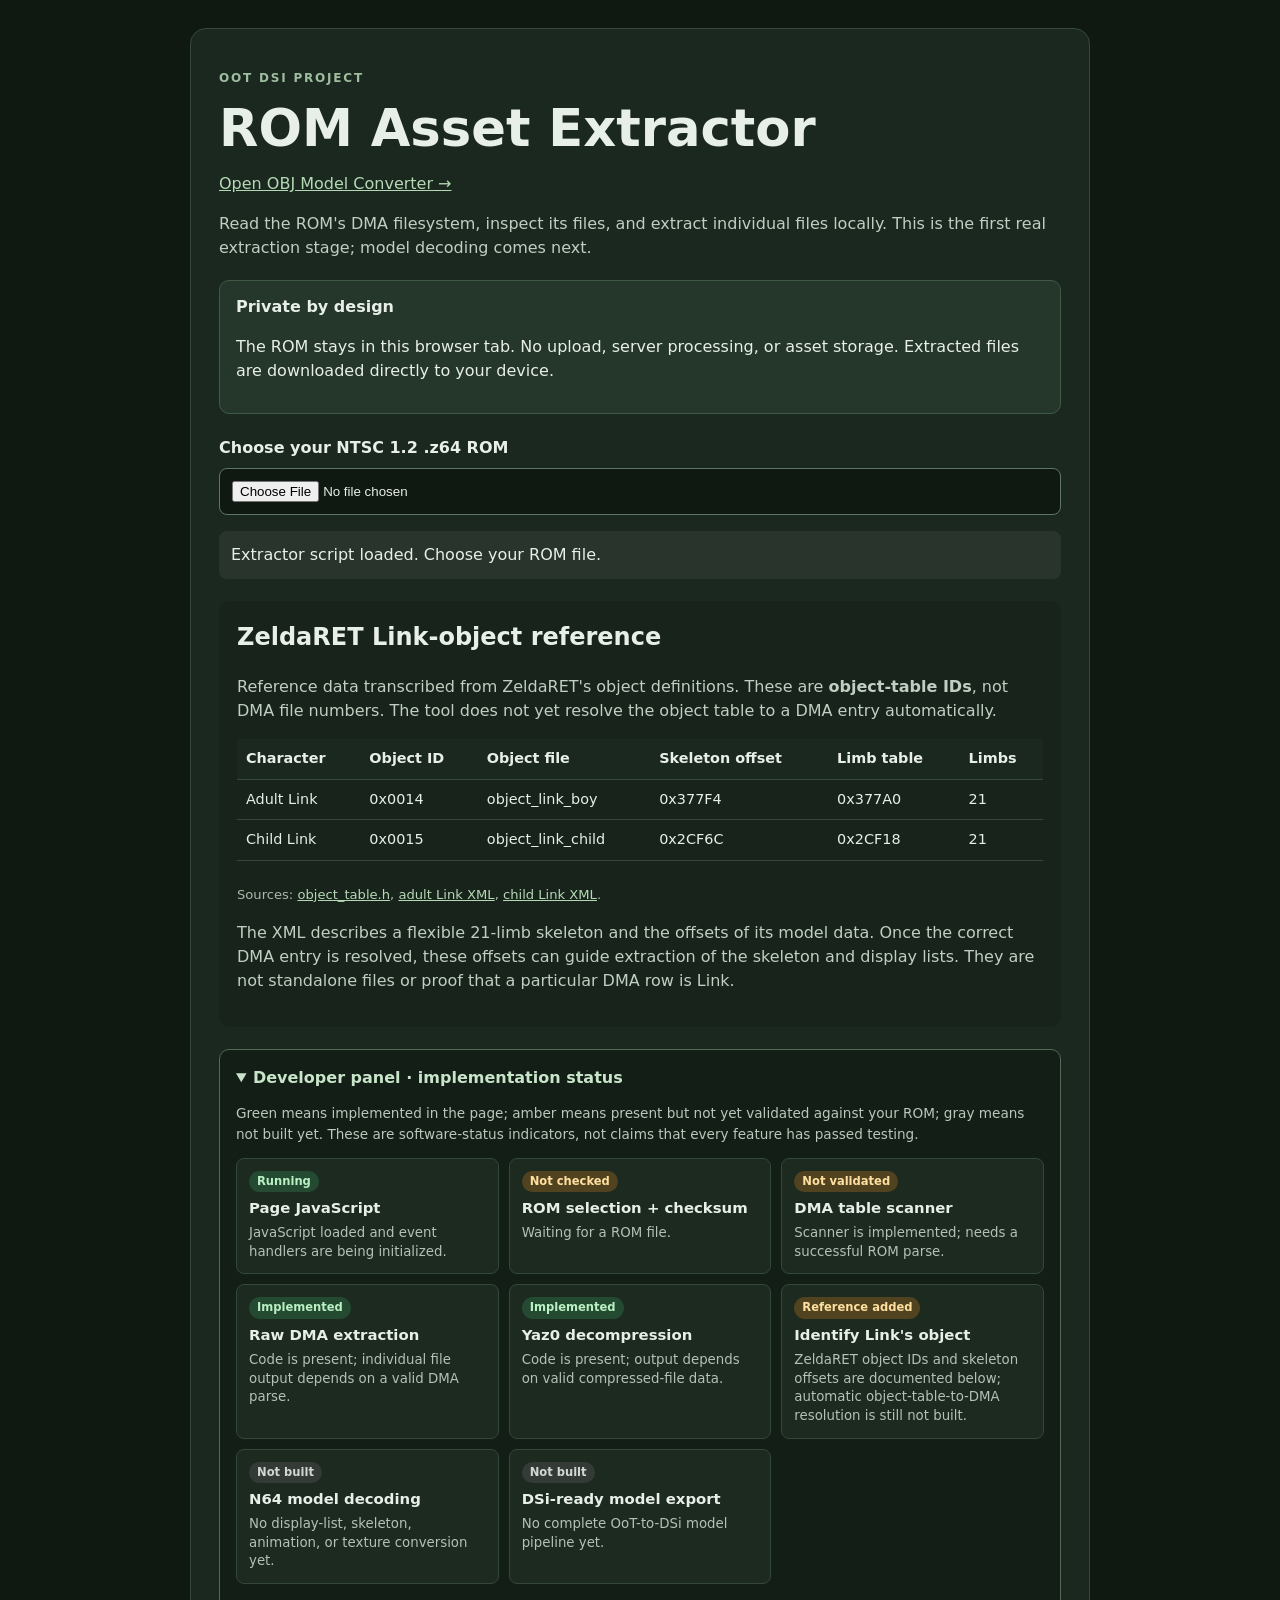
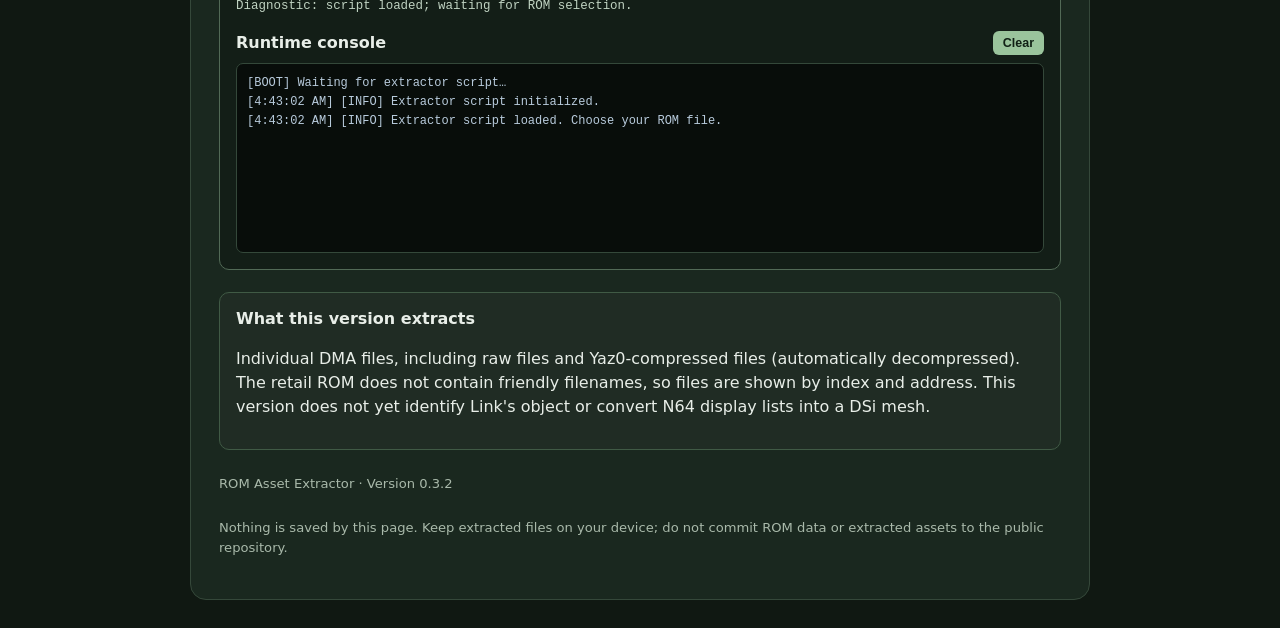
==== rom-tool/index.html @ 00f888e2 "Update developer panel for ZeldaRET reference data" ====
<!doctype html>
<html lang="en">
<head>
<meta charset="utf-8"><meta name="viewport" content="width=device-width,initial-scale=1">
<meta name="theme-color" content="#17251d"><title>OoT DSi — ROM Asset Extractor</title>
<link rel="stylesheet" href="style.css?v=0.3.1">
</head>
<body><main class="panel">
<p class="eyebrow">OOT DSI PROJECT</p><h1>ROM Asset Extractor</h1>
<p><a href="../model-tool/">Open OBJ Model Converter →</a></p>
<p class="intro">Read the ROM's DMA filesystem, inspect its files, and extract individual files locally. This is the first real extraction stage; model decoding comes next.</p>
<section class="notice"><strong>Private by design</strong><p>The ROM stays in this browser tab. No upload, server processing, or asset storage. Extracted files are downloaded directly to your device.</p></section>
<label class="file-label" for="rom">Choose your NTSC 1.2 .z64 ROM</label><input id="rom" type="file" accept=".z64,.n64,.v64,application/octet-stream">
<div id="status" class="status" role="status" aria-live="polite">Loading extractor script…</div>
<section id="details" class="details" hidden><h2>ROM information</h2><dl>
<dt>File</dt><dd id="filename"></dd><dt>Size</dt><dd id="filesize"></dd><dt>Format</dt><dd id="format"></dd><dt>MD5</dt><dd id="md5"></dd><dt>Version</dt><dd id="version"></dd><dt>DMA table</dt><dd id="dma-location"></dd><dt>Files found</dt><dd id="file-count"></dd>
</dl></section>
<section id="link-reference" class="details">
<h2>ZeldaRET Link-object reference</h2>
<p class="intro">Reference data transcribed from ZeldaRET's object definitions. These are <strong>object-table IDs</strong>, not DMA file numbers. The tool does not yet resolve the object table to a DMA entry automatically.</p>
<div class="table-wrap"><table><thead><tr><th>Character</th><th>Object ID</th><th>Object file</th><th>Skeleton offset</th><th>Limb table</th><th>Limbs</th></tr></thead><tbody>
<tr><td>Adult Link</td><td>0x0014</td><td>object_link_boy</td><td>0x377F4</td><td>0x377A0</td><td>21</td></tr>
<tr><td>Child Link</td><td>0x0015</td><td>object_link_child</td><td>0x2CF6C</td><td>0x2CF18</td><td>21</td></tr>
</tbody></table></div>
<p class="foot">Sources: <a href="https://github.com/zeldaret/oot/blob/main/include/tables/object_table.h" target="_blank" rel="noreferrer">object_table.h</a>, <a href="https://github.com/zeldaret/oot/blob/main/assets/xml/objects/object_link_boy.xml" target="_blank" rel="noreferrer">adult Link XML</a>, <a href="https://github.com/zeldaret/oot/blob/main/assets/xml/objects/object_link_child.xml" target="_blank" rel="noreferrer">child Link XML</a>.</p>
<p class="intro">The XML describes a flexible 21-limb skeleton and the offsets of its model data. Once the correct DMA entry is resolved, these offsets can guide extraction of the skeleton and display lists. They are not standalone files or proof that a particular DMA row is Link.</p>
</section>
<section id="browser" class="details" hidden><h2>ROM files</h2><p class="intro">Search by file number, VROM address, or type. Select a row to extract its contents.</p>
<label for="filter">Filter files</label><input id="filter" type="search" placeholder="e.g. 0x00A87000 or file 27">
<div class="table-wrap"><table><thead><tr><th>#</th><th>VROM start</th><th>Size</th><th>Storage</th><th>Action</th></tr></thead><tbody id="files"></tbody></table></div>
</section>
<details class="dev-panel" open>
<summary>Developer panel · implementation status</summary>
<p class="dev-note">Green means implemented in the page; amber means present but not yet validated against your ROM; gray means not built yet. These are software-status indicators, not claims that every feature has passed testing.</p>
<div class="dev-grid">
<div><span class="dev-state implemented" id="dev-js">Implemented</span><strong>Page JavaScript</strong><small id="dev-js-detail">Waiting for script startup.</small></div>
<div><span class="dev-state pending" id="dev-rom">Not checked</span><strong>ROM selection + checksum</strong><small id="dev-rom-detail">Waiting for a ROM file.</small></div>
<div><span class="dev-state pending" id="dev-dma">Not validated</span><strong>DMA table scanner</strong><small id="dev-dma-detail">Scanner is implemented; needs a successful ROM parse.</small></div>
<div><span class="dev-state implemented">Implemented</span><strong>Raw DMA extraction</strong><small>Code is present; individual file output depends on a valid DMA parse.</small></div>
<div><span class="dev-state implemented">Implemented</span><strong>Yaz0 decompression</strong><small>Code is present; output depends on valid compressed-file data.</small></div>
<div><span class="dev-state pending">Reference added</span><strong>Identify Link's object</strong><small>ZeldaRET object IDs and skeleton offsets are documented below; automatic object-table-to-DMA resolution is still not built.</small></div>
<div><span class="dev-state missing">Not built</span><strong>N64 model decoding</strong><small>No display-list, skeleton, animation, or texture conversion yet.</small></div>
<div><span class="dev-state missing">Not built</span><strong>DSi-ready model export</strong><small>No complete OoT-to-DSi model pipeline yet.</small></div>
</div>
<p class="dev-log" id="dev-log" aria-live="polite">Diagnostic: page is loading.</p><div class="console-head"><strong>Runtime console</strong><button type="button" id="clear-console">Clear</button></div><div id="dev-console" class="dev-console" role="log" aria-live="polite"><div class="console-line info">[BOOT] Waiting for extractor script…</div></div>
</details>
<section class="notice muted"><strong>What this version extracts</strong><p>Individual DMA files, including raw files and Yaz0-compressed files (automatically decompressed). The retail ROM does not contain friendly filenames, so files are shown by index and address. This version does not yet identify Link's object or convert N64 display lists into a DSi mesh.</p></section>
<p class="foot">ROM Asset Extractor · Version 0.3.2</p>
<p class="foot">Nothing is saved by this page. Keep extracted files on your device; do not commit ROM data or extracted assets to the public repository.</p>
</main><script>window.addEventListener("error",function(e){var s=document.getElementById("status");if(s)s.textContent="Page error: "+(e.message||"script failed");},true);</script><script src="app.js?v=0.3.2" onerror="document.getElementById('status').textContent='Could not load app.js (script request failed).'"></script></body></html>
---- rom-tool/style.css ----
*{box-sizing:border-box}body{margin:0;padding:28px 14px;background:#101812;color:#e8eee8;font:16px/1.5 system-ui,sans-serif}.panel{max-width:900px;margin:auto;padding:28px;background:#1a281f;border:1px solid #35483a;border-radius:16px}.eyebrow{color:#9fbd9f;font-size:.75rem;letter-spacing:.15em;font-weight:700}h1{font-size:clamp(2rem,6vw,3.2rem);line-height:1.05;margin:.3em 0}h2{margin-top:0}a{color:#b6d9b5}.intro{color:#c0cfc1}.notice{background:#24372a;border:1px solid #405a45;padding:14px 16px;border-radius:10px;margin:20px 0}.muted{background:#202c24}.file-label{display:block;font-weight:700;margin:22px 0 8px}input[type=file],input[type=search]{width:100%;padding:12px;background:#101812;color:#e8eee8;border:1px solid #607664;border-radius:8px}input[type=search]{margin:8px 0 16px}.status{padding:12px;margin:16px 0;background:#29352c;border-radius:8px}.status.good{border-left:4px solid #8bd19b}.status.bad{border-left:4px solid #e08a7d}.details{margin:22px 0;padding:18px;background:#17231b;border-radius:10px}dl{display:grid;grid-template-columns:minmax(100px,150px) 1fr;gap:7px 16px}dt{color:#a9b9aa}dd{margin:0;overflow-wrap:anywhere;font-family:ui-monospace,monospace}.table-wrap{overflow:auto;max-height:520px}table{width:100%;border-collapse:collapse;font-size:.9rem}th,td{text-align:left;padding:9px;border-bottom:1px solid #35483a;white-space:nowrap}th{position:sticky;top:0;background:#1a281f}button{background:#9ac49c;color:#102015;border:0;border-radius:6px;padding:7px 11px;font-weight:700;cursor:pointer}button:disabled{opacity:.5}.foot{font-size:.82rem;color:#a9b9aa;margin-top:24px}@media(max-width:540px){.panel{padding:18px}dl{grid-template-columns:1fr;gap:2px}dd{margin-bottom:9px}}
.dev-panel{margin:22px 0;padding:16px;background:#131e17;border:1px solid #526a56;border-radius:10px}.dev-panel summary{cursor:pointer;font-weight:750;color:#c8e5c9}.dev-note{font-size:.85rem;color:#b9c8ba}.dev-grid{display:grid;grid-template-columns:repeat(auto-fit,minmax(210px,1fr));gap:10px}.dev-grid>div{display:flex;flex-direction:column;gap:5px;padding:12px;background:#1c2a20;border:1px solid #34483a;border-radius:8px}.dev-grid strong{font-size:.93rem}.dev-grid small{color:#b4c2b5;line-height:1.4}.dev-state{align-self:flex-start;padding:2px 8px;border-radius:20px;font-size:.72rem;font-weight:750}.dev-state.implemented{background:#244b31;color:#baf0c4}.dev-state.pending{background:#51431f;color:#ffe0a0}.dev-state.missing{background:#343b37;color:#d1d8d2}.dev-log{font: .78rem/1.5 ui-monospace,monospace;color:#c0d3c2;overflow-wrap:anywhere;margin-bottom:0}

.console-head{display:flex;align-items:center;justify-content:space-between;margin-top:16px}.console-head button{padding:5px 10px;font-size:.78rem}.dev-console{height:190px;overflow:auto;margin-top:8px;padding:10px;background:#080d0a;border:1px solid #34483a;border-radius:7px;font:12px/1.55 ui-monospace,SFMono-Regular,Consolas,monospace;color:#d7e5d9}.console-line{white-space:pre-wrap;overflow-wrap:anywhere}.console-line.info{color:#b8cbdc}.console-line.success{color:#a9e8b5}.console-line.warn{color:#f0d28d}.console-line.error{color:#ff9e9e}
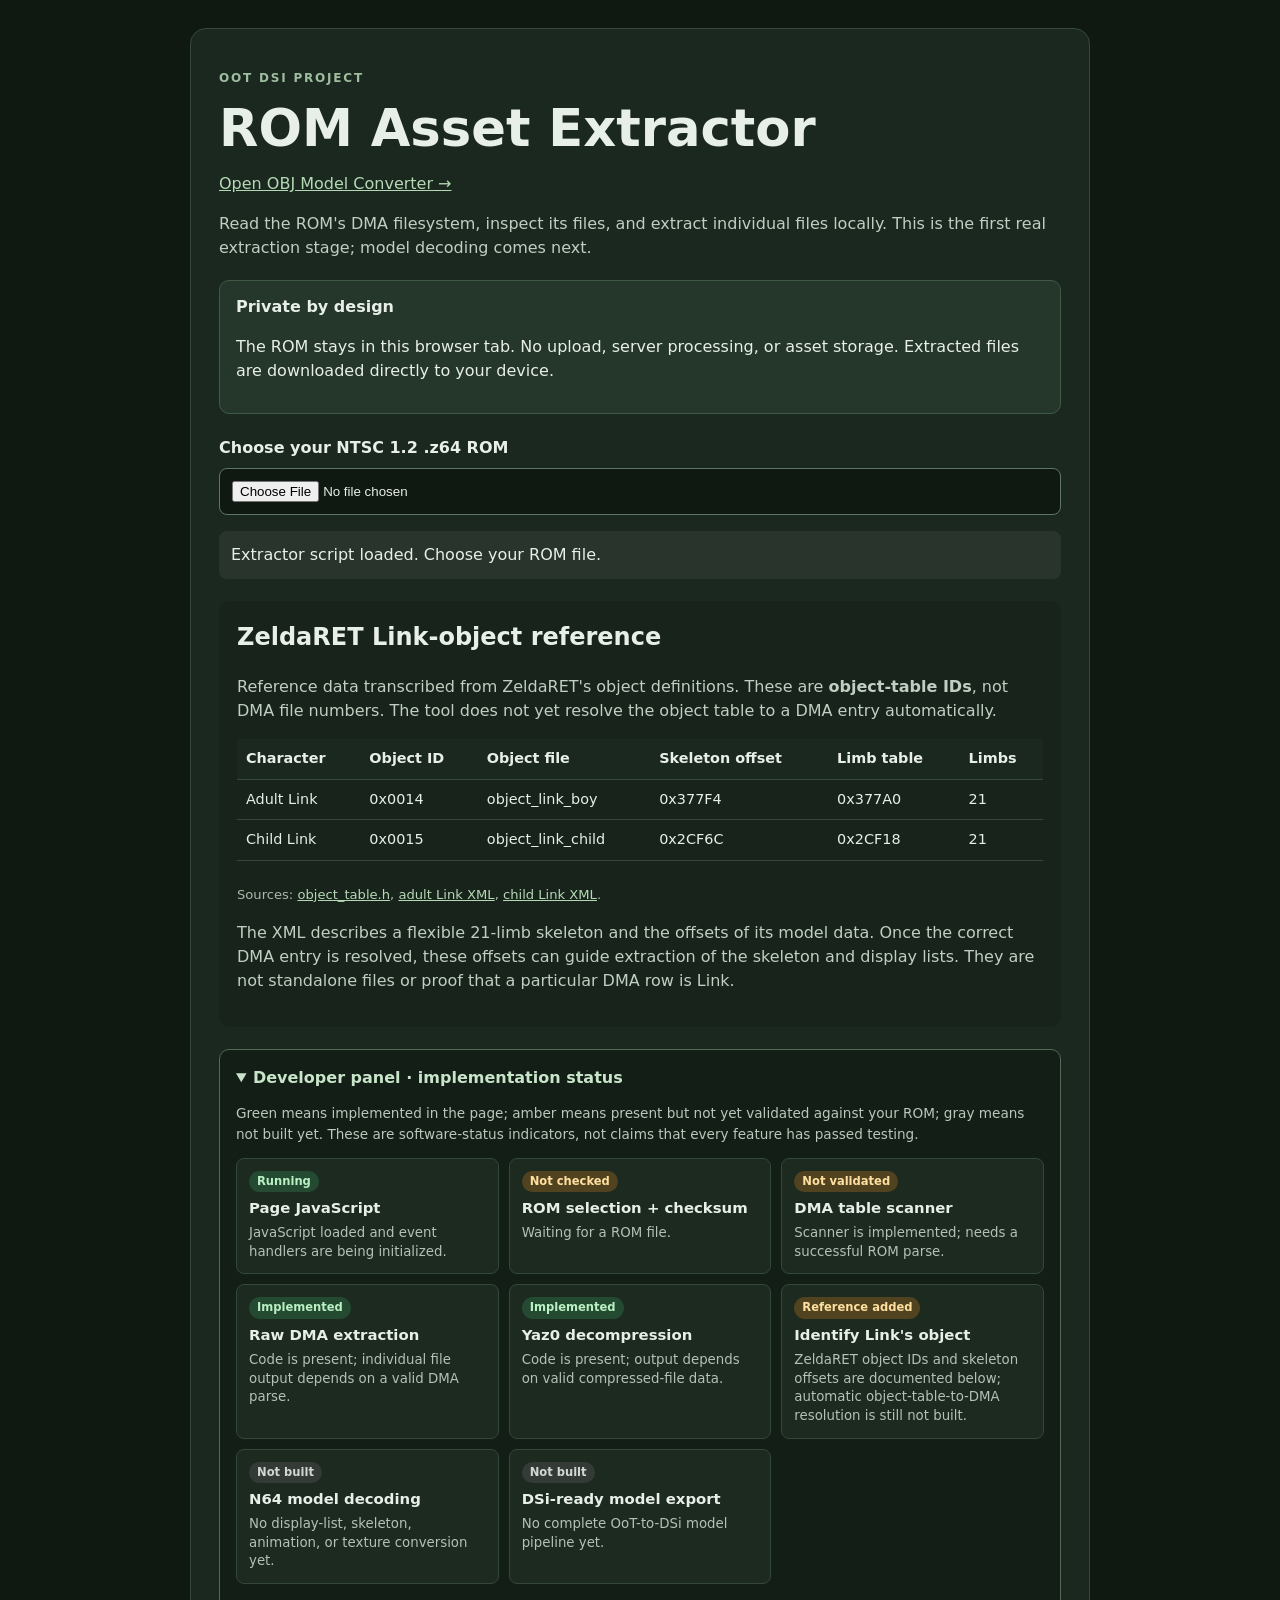
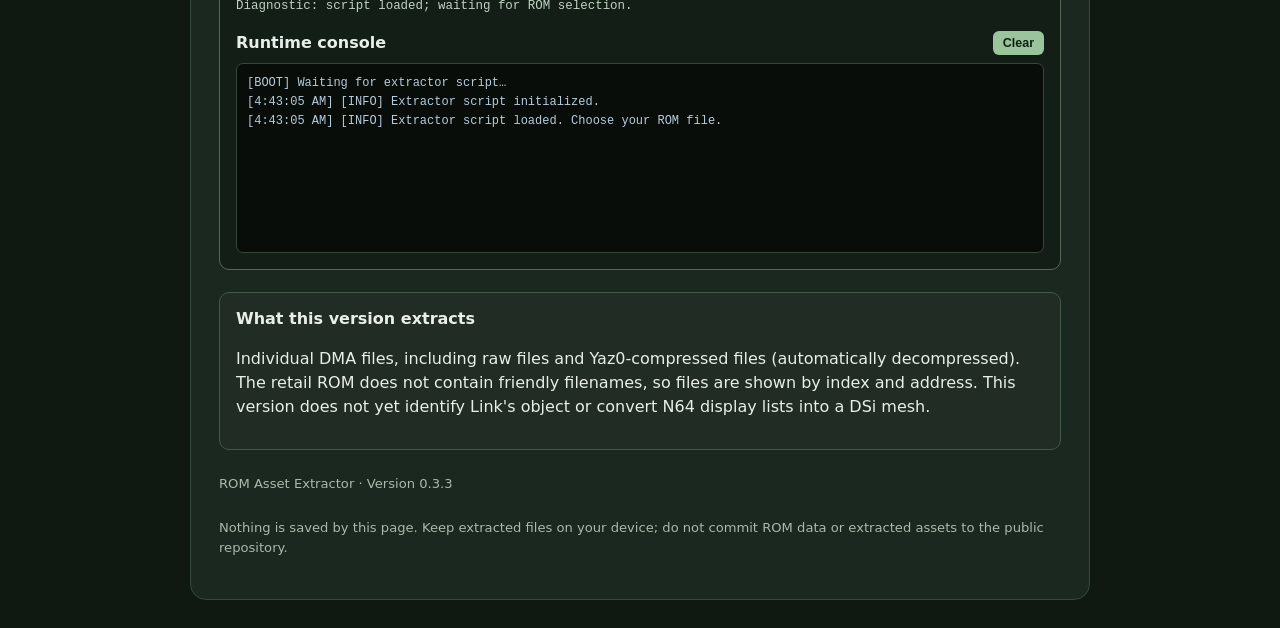
==== commit 796c0253: "Add bulk asset archive controls" ====
--- a/rom-tool/index.html
+++ b/rom-tool/index.html
@@ -3,7 +3,7 @@
 <head>
 <meta charset="utf-8"><meta name="viewport" content="width=device-width,initial-scale=1">
 <meta name="theme-color" content="#17251d"><title>OoT DSi — ROM Asset Extractor</title>
-<link rel="stylesheet" href="style.css?v=0.3.1">
+<link rel="stylesheet" href="style.css?v=0.3.3">
 </head>
 <body><main class="panel">
 <p class="eyebrow">OOT DSI PROJECT</p><h1>ROM Asset Extractor</h1>
@@ -26,7 +26,7 @@
 <p class="intro">The XML describes a flexible 21-limb skeleton and the offsets of its model data. Once the correct DMA entry is resolved, these offsets can guide extraction of the skeleton and display lists. They are not standalone files or proof that a particular DMA row is Link.</p>
 </section>
 <section id="browser" class="details" hidden><h2>ROM files</h2><p class="intro">Search by file number, VROM address, or type. Select a row to extract its contents.</p>
-<label for="filter">Filter files</label><input id="filter" type="search" placeholder="e.g. 0x00A87000 or file 27">
+<div class="notice"><strong>Bulk asset export</strong><p>Download every present DMA entry in one ZIP. Yaz0-compressed entries are decompressed automatically. The ZIP includes a manifest with each DMA index, VROM range, size, and storage type. Everything is processed locally in this tab.</p><button type="button" id="extract-all" disabled>Extract all DMA files as ZIP</button></div><label for="filter">Filter files</label><input id="filter" type="search" placeholder="e.g. 0x00A87000 or file 27">
 <div class="table-wrap"><table><thead><tr><th>#</th><th>VROM start</th><th>Size</th><th>Storage</th><th>Action</th></tr></thead><tbody id="files"></tbody></table></div>
 </section>
 <details class="dev-panel" open>
@@ -45,6 +45,6 @@
 <p class="dev-log" id="dev-log" aria-live="polite">Diagnostic: page is loading.</p><div class="console-head"><strong>Runtime console</strong><button type="button" id="clear-console">Clear</button></div><div id="dev-console" class="dev-console" role="log" aria-live="polite"><div class="console-line info">[BOOT] Waiting for extractor script…</div></div>
 </details>
 <section class="notice muted"><strong>What this version extracts</strong><p>Individual DMA files, including raw files and Yaz0-compressed files (automatically decompressed). The retail ROM does not contain friendly filenames, so files are shown by index and address. This version does not yet identify Link's object or convert N64 display lists into a DSi mesh.</p></section>
-<p class="foot">ROM Asset Extractor · Version 0.3.2</p>
+<p class="foot">ROM Asset Extractor · Version 0.3.3</p>
 <p class="foot">Nothing is saved by this page. Keep extracted files on your device; do not commit ROM data or extracted assets to the public repository.</p>
-</main><script>window.addEventListener("error",function(e){var s=document.getElementById("status");if(s)s.textContent="Page error: "+(e.message||"script failed");},true);</script><script src="app.js?v=0.3.2" onerror="document.getElementById('status').textContent='Could not load app.js (script request failed).'"></script></body></html>+</main><script>window.addEventListener("error",function(e){var s=document.getElementById("status");if(s)s.textContent="Page error: "+(e.message||"script failed");},true);</script><script src="app.js?v=0.3.3" onerror="document.getElementById('status').textContent='Could not load app.js (script request failed).'"></script></body></html>
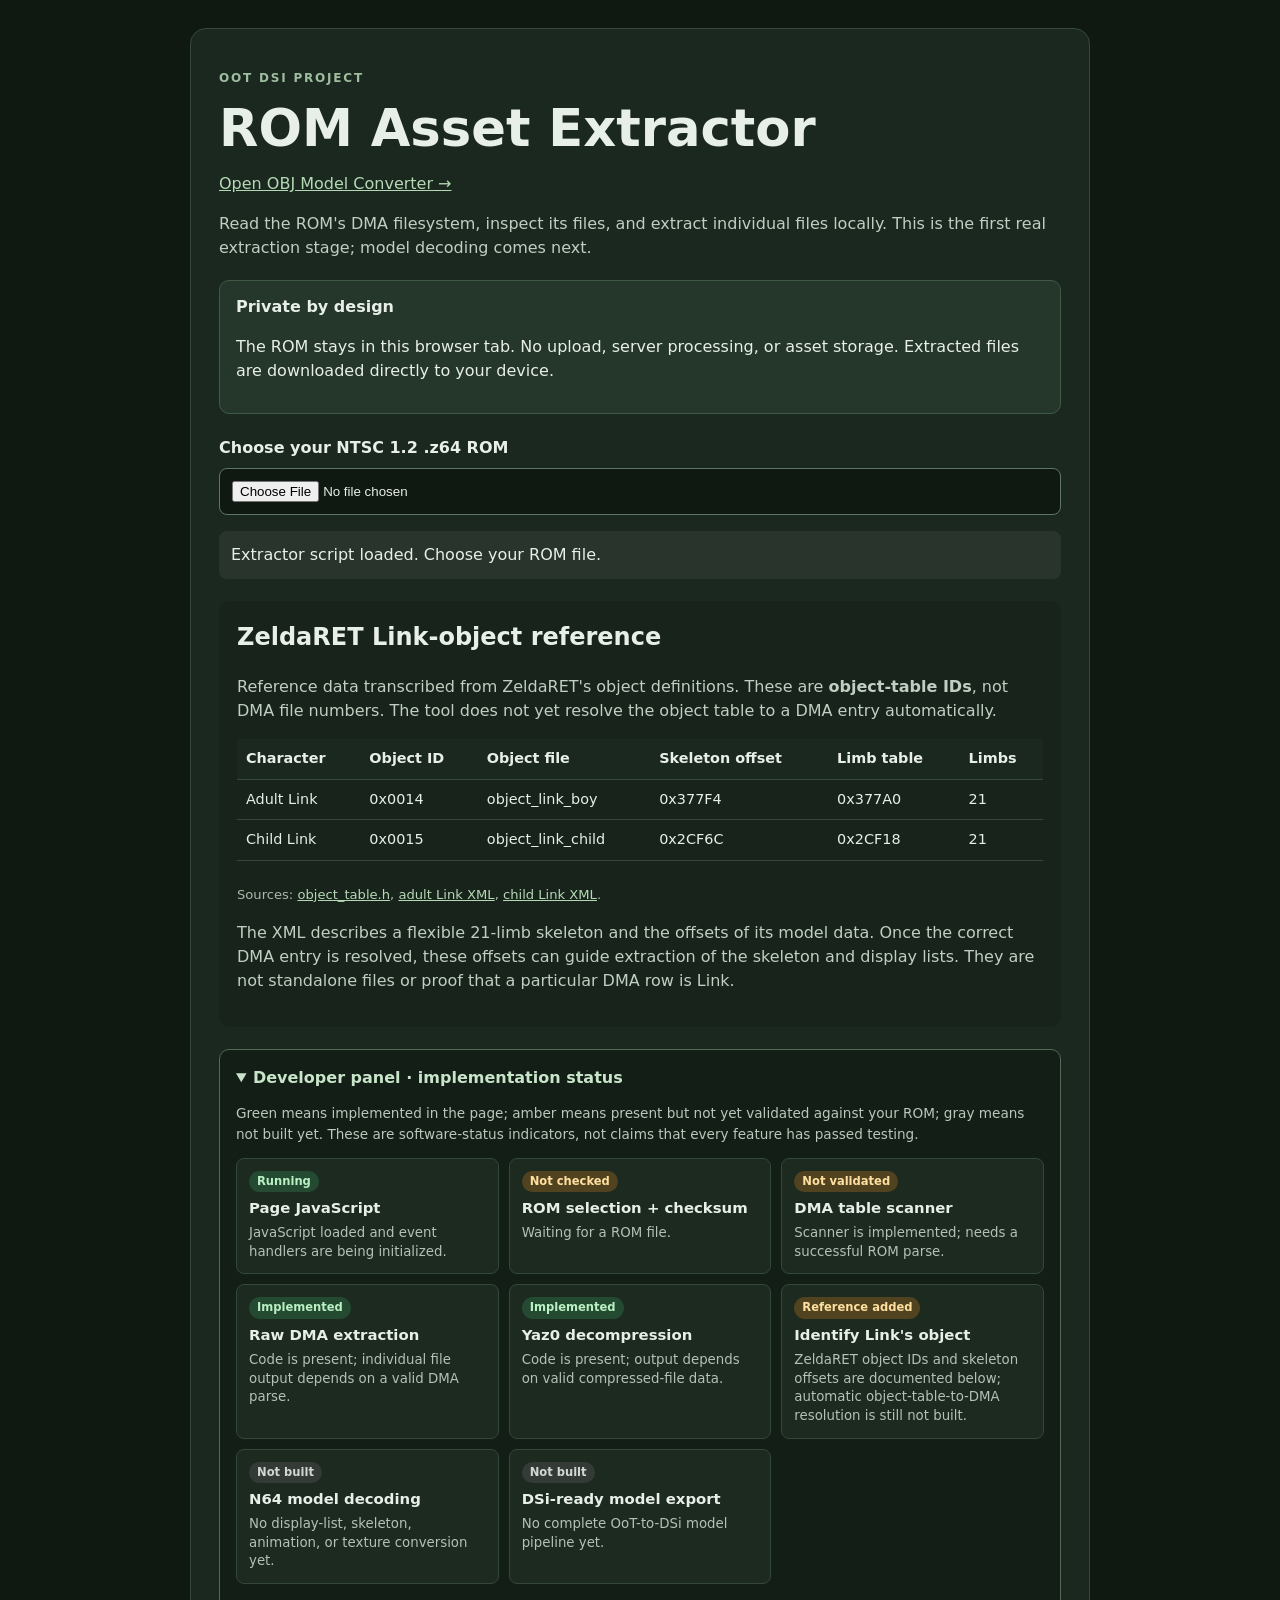
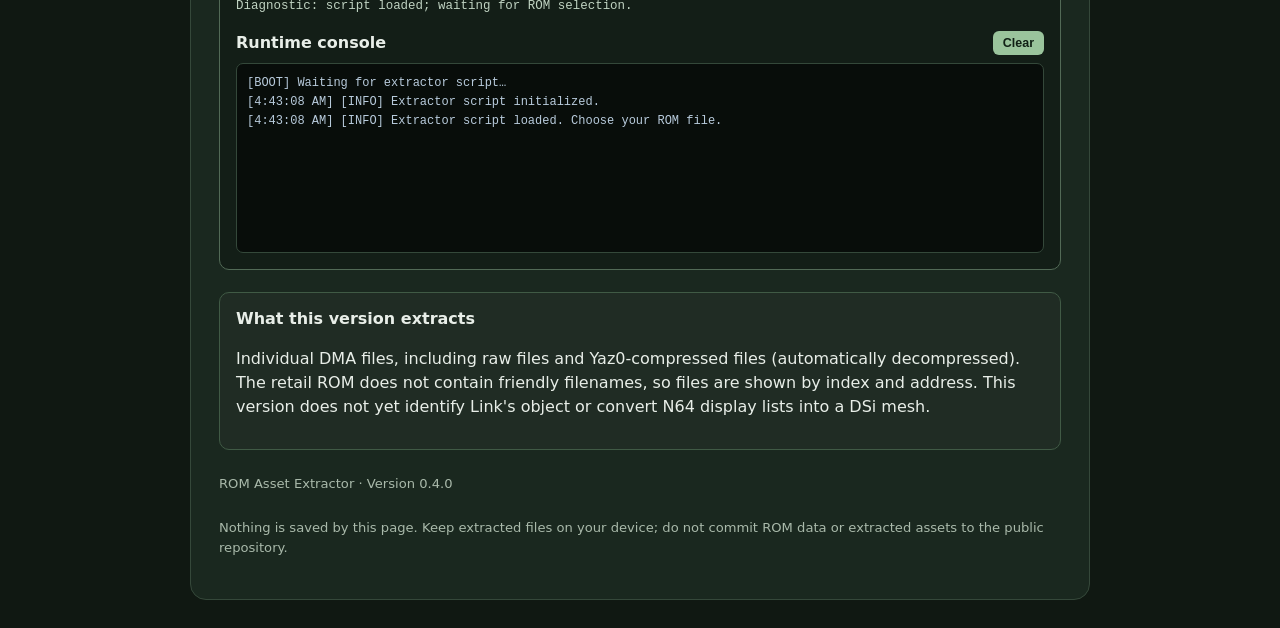
==== commit a959d3d6: "Add Link object extraction controls" ====
--- a/rom-tool/index.html
+++ b/rom-tool/index.html
@@ -3,7 +3,7 @@
 <head>
 <meta charset="utf-8"><meta name="viewport" content="width=device-width,initial-scale=1">
 <meta name="theme-color" content="#17251d"><title>OoT DSi — ROM Asset Extractor</title>
-<link rel="stylesheet" href="style.css?v=0.3.3">
+<link rel="stylesheet" href="style.css?v=0.4.0">
 </head>
 <body><main class="panel">
 <p class="eyebrow">OOT DSI PROJECT</p><h1>ROM Asset Extractor</h1>
@@ -25,6 +25,7 @@
 <p class="foot">Sources: <a href="https://github.com/zeldaret/oot/blob/main/include/tables/object_table.h" target="_blank" rel="noreferrer">object_table.h</a>, <a href="https://github.com/zeldaret/oot/blob/main/assets/xml/objects/object_link_boy.xml" target="_blank" rel="noreferrer">adult Link XML</a>, <a href="https://github.com/zeldaret/oot/blob/main/assets/xml/objects/object_link_child.xml" target="_blank" rel="noreferrer">child Link XML</a>.</p>
 <p class="intro">The XML describes a flexible 21-limb skeleton and the offsets of its model data. Once the correct DMA entry is resolved, these offsets can guide extraction of the skeleton and display lists. They are not standalone files or proof that a particular DMA row is Link.</p>
 </section>
+<section id="link-resolution" class="details" hidden><h2>Link object banks</h2><p class="intro">The resolver scans the NTSC 1.2 code segment for the 402-entry object table, verifies its VROM ranges against the DMA filesystem, then offers the two Link object banks for local download.</p><button type="button" id="resolve-link" disabled>Find Adult and Child Link objects</button><div id="link-resolution-result" aria-live="polite"></div></section>
 <section id="browser" class="details" hidden><h2>ROM files</h2><p class="intro">Search by file number, VROM address, or type. Select a row to extract its contents.</p>
 <div class="notice"><strong>Bulk asset export</strong><p>Download every present DMA entry in one ZIP. Yaz0-compressed entries are decompressed automatically. The ZIP includes a manifest with each DMA index, VROM range, size, and storage type. Everything is processed locally in this tab.</p><button type="button" id="extract-all" disabled>Extract all DMA files as ZIP</button></div><label for="filter">Filter files</label><input id="filter" type="search" placeholder="e.g. 0x00A87000 or file 27">
 <div class="table-wrap"><table><thead><tr><th>#</th><th>VROM start</th><th>Size</th><th>Storage</th><th>Action</th></tr></thead><tbody id="files"></tbody></table></div>
@@ -45,6 +46,6 @@
 <p class="dev-log" id="dev-log" aria-live="polite">Diagnostic: page is loading.</p><div class="console-head"><strong>Runtime console</strong><button type="button" id="clear-console">Clear</button></div><div id="dev-console" class="dev-console" role="log" aria-live="polite"><div class="console-line info">[BOOT] Waiting for extractor script…</div></div>
 </details>
 <section class="notice muted"><strong>What this version extracts</strong><p>Individual DMA files, including raw files and Yaz0-compressed files (automatically decompressed). The retail ROM does not contain friendly filenames, so files are shown by index and address. This version does not yet identify Link's object or convert N64 display lists into a DSi mesh.</p></section>
-<p class="foot">ROM Asset Extractor · Version 0.3.3</p>
+<p class="foot">ROM Asset Extractor · Version 0.4.0</p>
 <p class="foot">Nothing is saved by this page. Keep extracted files on your device; do not commit ROM data or extracted assets to the public repository.</p>
-</main><script>window.addEventListener("error",function(e){var s=document.getElementById("status");if(s)s.textContent="Page error: "+(e.message||"script failed");},true);</script><script src="app.js?v=0.3.3" onerror="document.getElementById('status').textContent='Could not load app.js (script request failed).'"></script></body></html>+</main><script>window.addEventListener("error",function(e){var s=document.getElementById("status");if(s)s.textContent="Page error: "+(e.message||"script failed");},true);</script><script src="app.js?v=0.4.0" onerror="document.getElementById('status').textContent='Could not load app.js (script request failed).'"></script></body></html>
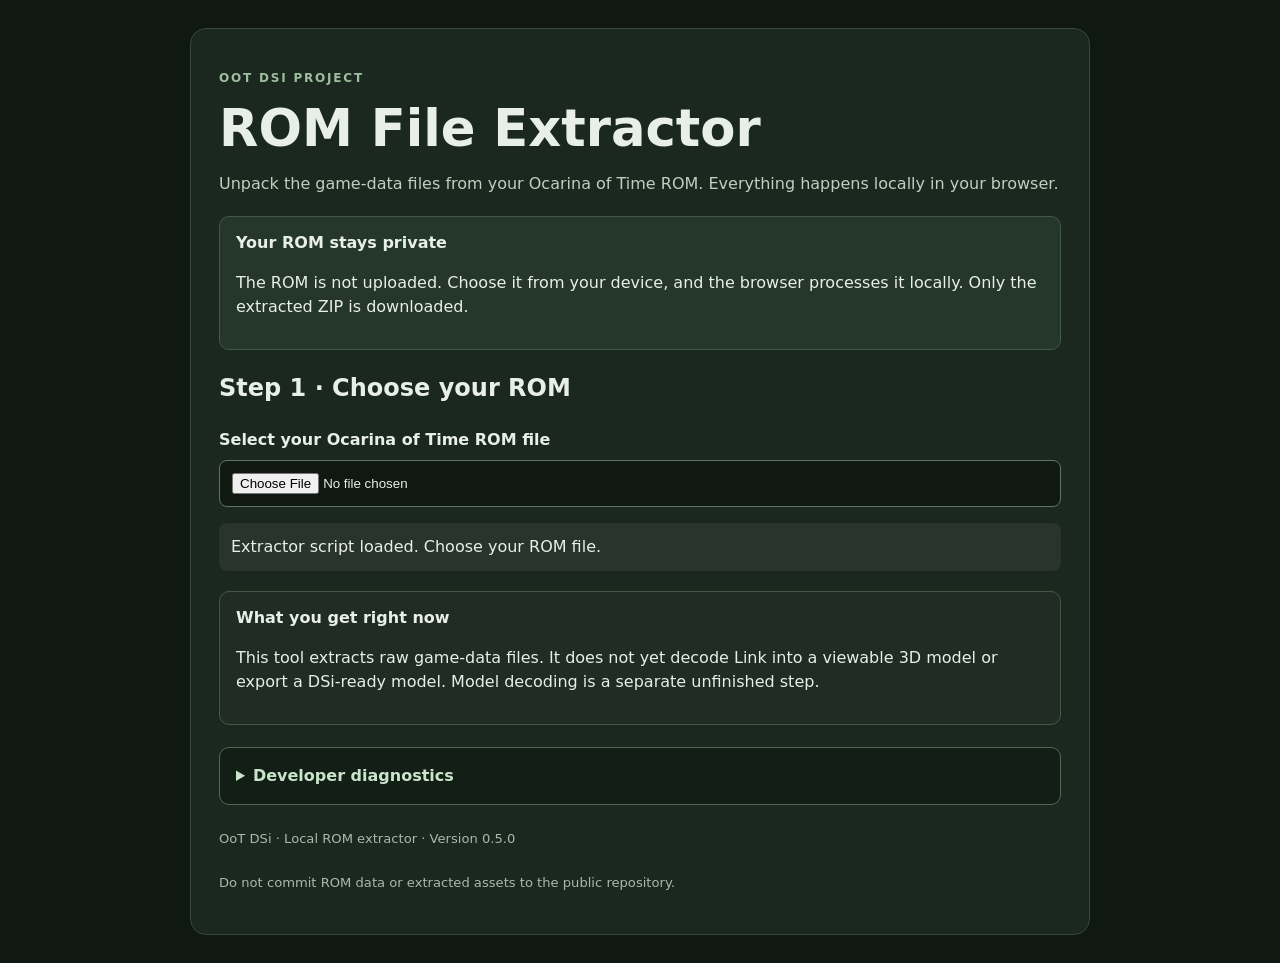
==== commit 262dbbdd: "Simplify ROM extractor workflow" ====
--- a/rom-tool/index.html
+++ b/rom-tool/index.html
@@ -1,51 +1,17 @@
 <!doctype html>
-<html lang="en">
-<head>
-<meta charset="utf-8"><meta name="viewport" content="width=device-width,initial-scale=1">
-<meta name="theme-color" content="#17251d"><title>OoT DSi — ROM Asset Extractor</title>
-<link rel="stylesheet" href="style.css?v=0.4.0">
-</head>
-<body><main class="panel">
-<p class="eyebrow">OOT DSI PROJECT</p><h1>ROM Asset Extractor</h1>
-<p><a href="../model-tool/">Open OBJ Model Converter →</a></p>
-<p class="intro">Read the ROM's DMA filesystem, inspect its files, and extract individual files locally. This is the first real extraction stage; model decoding comes next.</p>
-<section class="notice"><strong>Private by design</strong><p>The ROM stays in this browser tab. No upload, server processing, or asset storage. Extracted files are downloaded directly to your device.</p></section>
-<label class="file-label" for="rom">Choose your NTSC 1.2 .z64 ROM</label><input id="rom" type="file" accept=".z64,.n64,.v64,application/octet-stream">
-<div id="status" class="status" role="status" aria-live="polite">Loading extractor script…</div>
-<section id="details" class="details" hidden><h2>ROM information</h2><dl>
-<dt>File</dt><dd id="filename"></dd><dt>Size</dt><dd id="filesize"></dd><dt>Format</dt><dd id="format"></dd><dt>MD5</dt><dd id="md5"></dd><dt>Version</dt><dd id="version"></dd><dt>DMA table</dt><dd id="dma-location"></dd><dt>Files found</dt><dd id="file-count"></dd>
-</dl></section>
-<section id="link-reference" class="details">
-<h2>ZeldaRET Link-object reference</h2>
-<p class="intro">Reference data transcribed from ZeldaRET's object definitions. These are <strong>object-table IDs</strong>, not DMA file numbers. The tool does not yet resolve the object table to a DMA entry automatically.</p>
-<div class="table-wrap"><table><thead><tr><th>Character</th><th>Object ID</th><th>Object file</th><th>Skeleton offset</th><th>Limb table</th><th>Limbs</th></tr></thead><tbody>
-<tr><td>Adult Link</td><td>0x0014</td><td>object_link_boy</td><td>0x377F4</td><td>0x377A0</td><td>21</td></tr>
-<tr><td>Child Link</td><td>0x0015</td><td>object_link_child</td><td>0x2CF6C</td><td>0x2CF18</td><td>21</td></tr>
-</tbody></table></div>
-<p class="foot">Sources: <a href="https://github.com/zeldaret/oot/blob/main/include/tables/object_table.h" target="_blank" rel="noreferrer">object_table.h</a>, <a href="https://github.com/zeldaret/oot/blob/main/assets/xml/objects/object_link_boy.xml" target="_blank" rel="noreferrer">adult Link XML</a>, <a href="https://github.com/zeldaret/oot/blob/main/assets/xml/objects/object_link_child.xml" target="_blank" rel="noreferrer">child Link XML</a>.</p>
-<p class="intro">The XML describes a flexible 21-limb skeleton and the offsets of its model data. Once the correct DMA entry is resolved, these offsets can guide extraction of the skeleton and display lists. They are not standalone files or proof that a particular DMA row is Link.</p>
-</section>
-<section id="link-resolution" class="details" hidden><h2>Link object banks</h2><p class="intro">The resolver scans the NTSC 1.2 code segment for the 402-entry object table, verifies its VROM ranges against the DMA filesystem, then offers the two Link object banks for local download.</p><button type="button" id="resolve-link" disabled>Find Adult and Child Link objects</button><div id="link-resolution-result" aria-live="polite"></div></section>
-<section id="browser" class="details" hidden><h2>ROM files</h2><p class="intro">Search by file number, VROM address, or type. Select a row to extract its contents.</p>
-<div class="notice"><strong>Bulk asset export</strong><p>Download every present DMA entry in one ZIP. Yaz0-compressed entries are decompressed automatically. The ZIP includes a manifest with each DMA index, VROM range, size, and storage type. Everything is processed locally in this tab.</p><button type="button" id="extract-all" disabled>Extract all DMA files as ZIP</button></div><label for="filter">Filter files</label><input id="filter" type="search" placeholder="e.g. 0x00A87000 or file 27">
-<div class="table-wrap"><table><thead><tr><th>#</th><th>VROM start</th><th>Size</th><th>Storage</th><th>Action</th></tr></thead><tbody id="files"></tbody></table></div>
-</section>
-<details class="dev-panel" open>
-<summary>Developer panel · implementation status</summary>
-<p class="dev-note">Green means implemented in the page; amber means present but not yet validated against your ROM; gray means not built yet. These are software-status indicators, not claims that every feature has passed testing.</p>
-<div class="dev-grid">
-<div><span class="dev-state implemented" id="dev-js">Implemented</span><strong>Page JavaScript</strong><small id="dev-js-detail">Waiting for script startup.</small></div>
-<div><span class="dev-state pending" id="dev-rom">Not checked</span><strong>ROM selection + checksum</strong><small id="dev-rom-detail">Waiting for a ROM file.</small></div>
-<div><span class="dev-state pending" id="dev-dma">Not validated</span><strong>DMA table scanner</strong><small id="dev-dma-detail">Scanner is implemented; needs a successful ROM parse.</small></div>
-<div><span class="dev-state implemented">Implemented</span><strong>Raw DMA extraction</strong><small>Code is present; individual file output depends on a valid DMA parse.</small></div>
-<div><span class="dev-state implemented">Implemented</span><strong>Yaz0 decompression</strong><small>Code is present; output depends on valid compressed-file data.</small></div>
-<div><span class="dev-state pending">Reference added</span><strong>Identify Link's object</strong><small>ZeldaRET object IDs and skeleton offsets are documented below; automatic object-table-to-DMA resolution is still not built.</small></div>
-<div><span class="dev-state missing">Not built</span><strong>N64 model decoding</strong><small>No display-list, skeleton, animation, or texture conversion yet.</small></div>
-<div><span class="dev-state missing">Not built</span><strong>DSi-ready model export</strong><small>No complete OoT-to-DSi model pipeline yet.</small></div>
-</div>
-<p class="dev-log" id="dev-log" aria-live="polite">Diagnostic: page is loading.</p><div class="console-head"><strong>Runtime console</strong><button type="button" id="clear-console">Clear</button></div><div id="dev-console" class="dev-console" role="log" aria-live="polite"><div class="console-line info">[BOOT] Waiting for extractor script…</div></div>
-</details>
-<section class="notice muted"><strong>What this version extracts</strong><p>Individual DMA files, including raw files and Yaz0-compressed files (automatically decompressed). The retail ROM does not contain friendly filenames, so files are shown by index and address. This version does not yet identify Link's object or convert N64 display lists into a DSi mesh.</p></section>
-<p class="foot">ROM Asset Extractor · Version 0.4.0</p>
-<p class="foot">Nothing is saved by this page. Keep extracted files on your device; do not commit ROM data or extracted assets to the public repository.</p>
-</main><script>window.addEventListener("error",function(e){var s=document.getElementById("status");if(s)s.textContent="Page error: "+(e.message||"script failed");},true);</script><script src="app.js?v=0.4.0" onerror="document.getElementById('status').textContent='Could not load app.js (script request failed).'"></script></body></html>+<html lang="en"><head><meta charset="utf-8"><meta name="viewport" content="width=device-width,initial-scale=1"><meta name="theme-color" content="#17251d"><title>OoT DSi — ROM Extractor</title><link rel="stylesheet" href="style.css?v=0.5.0"></head>
+<body><main class="panel"><p class="eyebrow">OOT DSI PROJECT</p><h1>ROM File Extractor</h1>
+<p class="intro">Unpack the game-data files from your Ocarina of Time ROM. Everything happens locally in your browser.</p>
+<section class="notice"><strong>Your ROM stays private</strong><p>The ROM is not uploaded. Choose it from your device, and the browser processes it locally. Only the extracted ZIP is downloaded.</p></section>
+<h2>Step 1 · Choose your ROM</h2><label class="file-label" for="rom">Select your Ocarina of Time ROM file</label><input id="rom" type="file" accept=".z64,.n64,.v64,application/octet-stream">
+<div id="status" class="status" role="status" aria-live="polite">Loading extractor…</div>
+<section id="details" class="details" hidden><h2>ROM check</h2><dl><dt>File</dt><dd id="filename"></dd><dt>Size</dt><dd id="filesize"></dd><dt>Format</dt><dd id="format"></dd><dt>MD5</dt><dd id="md5"></dd><dt>Version</dt><dd id="version"></dd><dt>DMA table</dt><dd id="dma-location"></dd><dt>Files found</dt><dd id="file-count"></dd></dl></section>
+<section id="browser" class="details" hidden><h2>Step 2 · Download your files</h2><p class="intro">You usually only need the large ZIP button. It collects every file found in the ROM and decompresses compressed entries automatically.</p>
+<div class="download-box"><button type="button" id="extract-all" disabled>Download all files as ZIP</button><p>The ZIP contains numbered game-data files and a manifest explaining their ROM addresses. The files do not have friendly names yet.</p></div>
+<details class="advanced"><summary>Advanced · Browse individual files</summary><label for="filter">Filter by file number or address</label><input id="filter" type="search" placeholder="Example: 27 or 0x00A87000"><div class="table-wrap"><table><thead><tr><th>#</th><th>VROM start</th><th>Size</th><th>Storage</th><th>Action</th></tr></thead><tbody id="files"></tbody></table></div></details></section>
+<section class="notice muted"><strong>What you get right now</strong><p>This tool extracts raw game-data files. It does not yet decode Link into a viewable 3D model or export a DSi-ready model. Model decoding is a separate unfinished step.</p></section>
+<details class="dev-panel"><summary>Developer diagnostics</summary><p class="dev-note">Technical status and logs for troubleshooting.</p><div class="dev-grid">
+<div><span class="dev-state implemented" id="dev-js">Implemented</span><strong>Page JavaScript</strong><small id="dev-js-detail">Waiting for script startup.</small></div><div><span class="dev-state pending" id="dev-rom">Not checked</span><strong>ROM selection + checksum</strong><small id="dev-rom-detail">Waiting for a ROM file.</small></div><div><span class="dev-state pending" id="dev-dma">Not validated</span><strong>DMA table scanner</strong><small id="dev-dma-detail">Scanner is implemented; needs a successful ROM parse.</small></div></div>
+<p class="dev-log" id="dev-log" aria-live="polite">Diagnostic: page is loading.</p><div class="console-head"><strong>Runtime log</strong><button type="button" id="clear-console">Clear</button></div><div id="dev-console" class="dev-console" role="log" aria-live="polite"><div class="console-line info">[BOOT] Waiting for extractor script…</div></div></details>
+<p class="foot">OoT DSi · Local ROM extractor · Version 0.5.0</p><p class="foot">Do not commit ROM data or extracted assets to the public repository.</p></main>
+<script>window.addEventListener("error",function(e){var s=document.getElementById("status");if(s)s.textContent="Page error: "+(e.message||"script failed");},true);</script><script src="app.js?v=0.5.0" onerror="document.getElementById('status').textContent='Could not load app.js.'"></script></body></html>
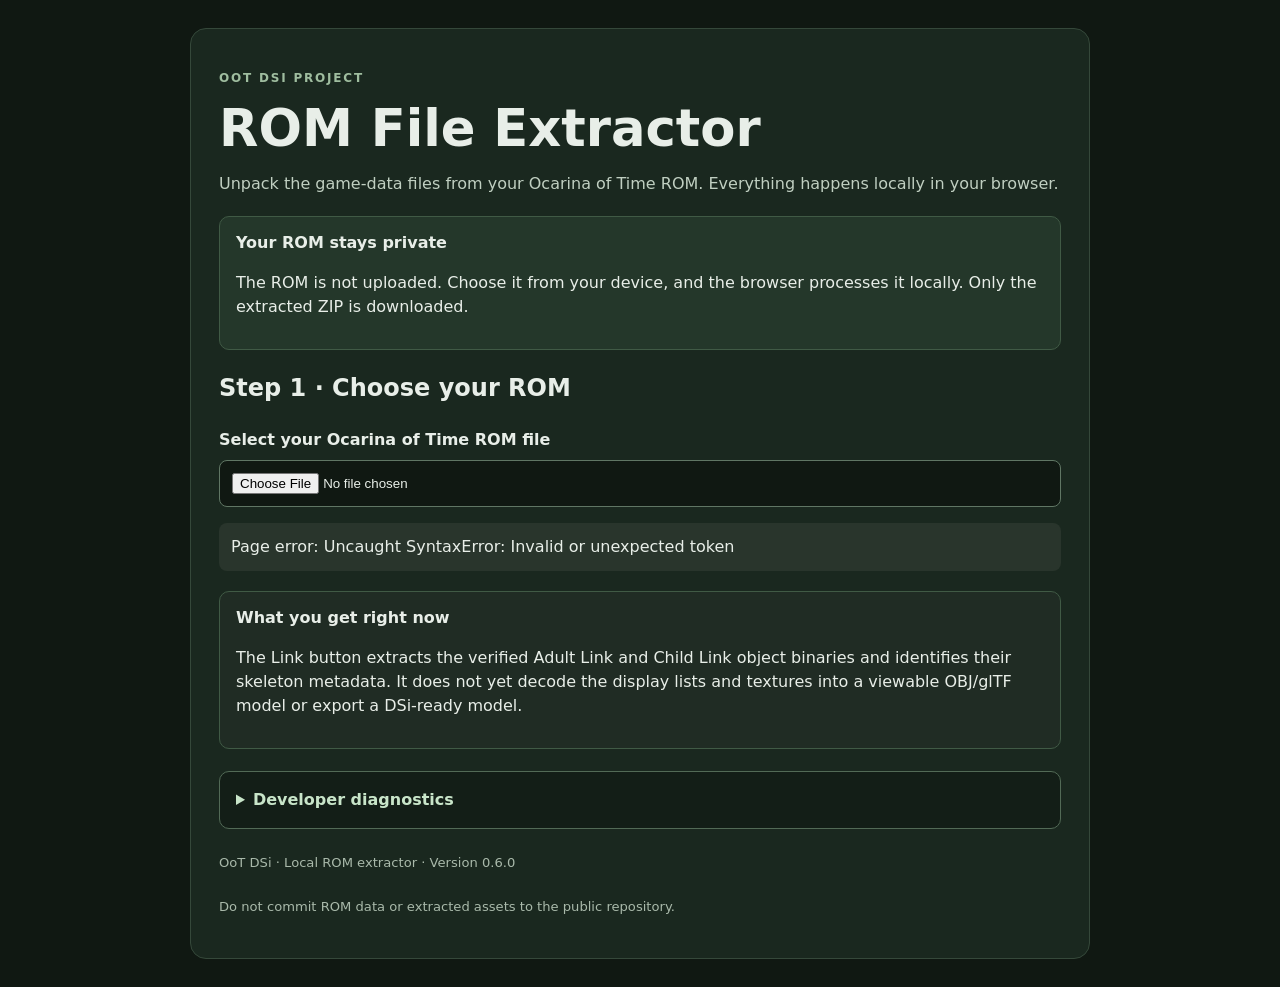
==== commit fbaa0be7: "Add Link asset extraction control" ====
--- a/rom-tool/index.html
+++ b/rom-tool/index.html
@@ -1,5 +1,5 @@
 <!doctype html>
-<html lang="en"><head><meta charset="utf-8"><meta name="viewport" content="width=device-width,initial-scale=1"><meta name="theme-color" content="#17251d"><title>OoT DSi — ROM Extractor</title><link rel="stylesheet" href="style.css?v=0.5.0"></head>
+<html lang="en"><head><meta charset="utf-8"><meta name="viewport" content="width=device-width,initial-scale=1"><meta name="theme-color" content="#17251d"><title>OoT DSi — ROM Extractor</title><link rel="stylesheet" href="style.css?v=0.6.0"></head>
 <body><main class="panel"><p class="eyebrow">OOT DSI PROJECT</p><h1>ROM File Extractor</h1>
 <p class="intro">Unpack the game-data files from your Ocarina of Time ROM. Everything happens locally in your browser.</p>
 <section class="notice"><strong>Your ROM stays private</strong><p>The ROM is not uploaded. Choose it from your device, and the browser processes it locally. Only the extracted ZIP is downloaded.</p></section>
@@ -7,11 +7,11 @@
 <div id="status" class="status" role="status" aria-live="polite">Loading extractor…</div>
 <section id="details" class="details" hidden><h2>ROM check</h2><dl><dt>File</dt><dd id="filename"></dd><dt>Size</dt><dd id="filesize"></dd><dt>Format</dt><dd id="format"></dd><dt>MD5</dt><dd id="md5"></dd><dt>Version</dt><dd id="version"></dd><dt>DMA table</dt><dd id="dma-location"></dd><dt>Files found</dt><dd id="file-count"></dd></dl></section>
 <section id="browser" class="details" hidden><h2>Step 2 · Download your files</h2><p class="intro">You usually only need the large ZIP button. It collects every file found in the ROM and decompresses compressed entries automatically.</p>
-<div class="download-box"><button type="button" id="extract-all" disabled>Download all files as ZIP</button><p>The ZIP contains numbered game-data files and a manifest explaining their ROM addresses. The files do not have friendly names yet.</p></div>
+<div class="download-box"><button type="button" id="extract-link" disabled>Extract Adult + Child Link assets</button><p>This finds the actual Link object entries, verifies them against the object table, and downloads the original object files with a report of the skeleton and limb-table locations. These are source assets, not a finished 3D model yet.</p></div><div class="download-box"><button type="button" id="extract-all" disabled>Download all files as ZIP</button><p>Optional: download every numbered game-data file from the ROM.</p></div>
 <details class="advanced"><summary>Advanced · Browse individual files</summary><label for="filter">Filter by file number or address</label><input id="filter" type="search" placeholder="Example: 27 or 0x00A87000"><div class="table-wrap"><table><thead><tr><th>#</th><th>VROM start</th><th>Size</th><th>Storage</th><th>Action</th></tr></thead><tbody id="files"></tbody></table></div></details></section>
-<section class="notice muted"><strong>What you get right now</strong><p>This tool extracts raw game-data files. It does not yet decode Link into a viewable 3D model or export a DSi-ready model. Model decoding is a separate unfinished step.</p></section>
+<section class="notice muted"><strong>What you get right now</strong><p>The Link button extracts the verified Adult Link and Child Link object binaries and identifies their skeleton metadata. It does not yet decode the display lists and textures into a viewable OBJ/glTF model or export a DSi-ready model.</p></section>
 <details class="dev-panel"><summary>Developer diagnostics</summary><p class="dev-note">Technical status and logs for troubleshooting.</p><div class="dev-grid">
 <div><span class="dev-state implemented" id="dev-js">Implemented</span><strong>Page JavaScript</strong><small id="dev-js-detail">Waiting for script startup.</small></div><div><span class="dev-state pending" id="dev-rom">Not checked</span><strong>ROM selection + checksum</strong><small id="dev-rom-detail">Waiting for a ROM file.</small></div><div><span class="dev-state pending" id="dev-dma">Not validated</span><strong>DMA table scanner</strong><small id="dev-dma-detail">Scanner is implemented; needs a successful ROM parse.</small></div></div>
 <p class="dev-log" id="dev-log" aria-live="polite">Diagnostic: page is loading.</p><div class="console-head"><strong>Runtime log</strong><button type="button" id="clear-console">Clear</button></div><div id="dev-console" class="dev-console" role="log" aria-live="polite"><div class="console-line info">[BOOT] Waiting for extractor script…</div></div></details>
-<p class="foot">OoT DSi · Local ROM extractor · Version 0.5.0</p><p class="foot">Do not commit ROM data or extracted assets to the public repository.</p></main>
-<script>window.addEventListener("error",function(e){var s=document.getElementById("status");if(s)s.textContent="Page error: "+(e.message||"script failed");},true);</script><script src="app.js?v=0.5.0" onerror="document.getElementById('status').textContent='Could not load app.js.'"></script></body></html>+<p class="foot">OoT DSi · Local ROM extractor · Version 0.6.0</p><p class="foot">Do not commit ROM data or extracted assets to the public repository.</p></main>
+<script>window.addEventListener("error",function(e){var s=document.getElementById("status");if(s)s.textContent="Page error: "+(e.message||"script failed");},true);</script><script src="app.js?v=0.6.0" onerror="document.getElementById('status').textContent='Could not load app.js.'"></script></body></html>
--- a/rom-tool/style.css
+++ b/rom-tool/style.css
@@ -2,3 +2,5 @@
 .dev-panel{margin:22px 0;padding:16px;background:#131e17;border:1px solid #526a56;border-radius:10px}.dev-panel summary{cursor:pointer;font-weight:750;color:#c8e5c9}.dev-note{font-size:.85rem;color:#b9c8ba}.dev-grid{display:grid;grid-template-columns:repeat(auto-fit,minmax(210px,1fr));gap:10px}.dev-grid>div{display:flex;flex-direction:column;gap:5px;padding:12px;background:#1c2a20;border:1px solid #34483a;border-radius:8px}.dev-grid strong{font-size:.93rem}.dev-grid small{color:#b4c2b5;line-height:1.4}.dev-state{align-self:flex-start;padding:2px 8px;border-radius:20px;font-size:.72rem;font-weight:750}.dev-state.implemented{background:#244b31;color:#baf0c4}.dev-state.pending{background:#51431f;color:#ffe0a0}.dev-state.missing{background:#343b37;color:#d1d8d2}.dev-log{font: .78rem/1.5 ui-monospace,monospace;color:#c0d3c2;overflow-wrap:anywhere;margin-bottom:0}
 
 .console-head{display:flex;align-items:center;justify-content:space-between;margin-top:16px}.console-head button{padding:5px 10px;font-size:.78rem}.dev-console{height:190px;overflow:auto;margin-top:8px;padding:10px;background:#080d0a;border:1px solid #34483a;border-radius:7px;font:12px/1.55 ui-monospace,SFMono-Regular,Consolas,monospace;color:#d7e5d9}.console-line{white-space:pre-wrap;overflow-wrap:anywhere}.console-line.info{color:#b8cbdc}.console-line.success{color:#a9e8b5}.console-line.warn{color:#f0d28d}.console-line.error{color:#ff9e9e}
+
+.download-box{margin:18px 0;padding:20px;background:#24372a;border:1px solid #66866b;border-radius:12px}.download-box p{margin:14px 0 0;color:#d3e2d4}.download-box button{font-size:1.05rem;padding:13px 20px}.advanced{margin-top:18px;padding:14px;background:#202c24;border-radius:8px}.advanced summary{cursor:pointer;font-weight:700;color:#c8e5c9}
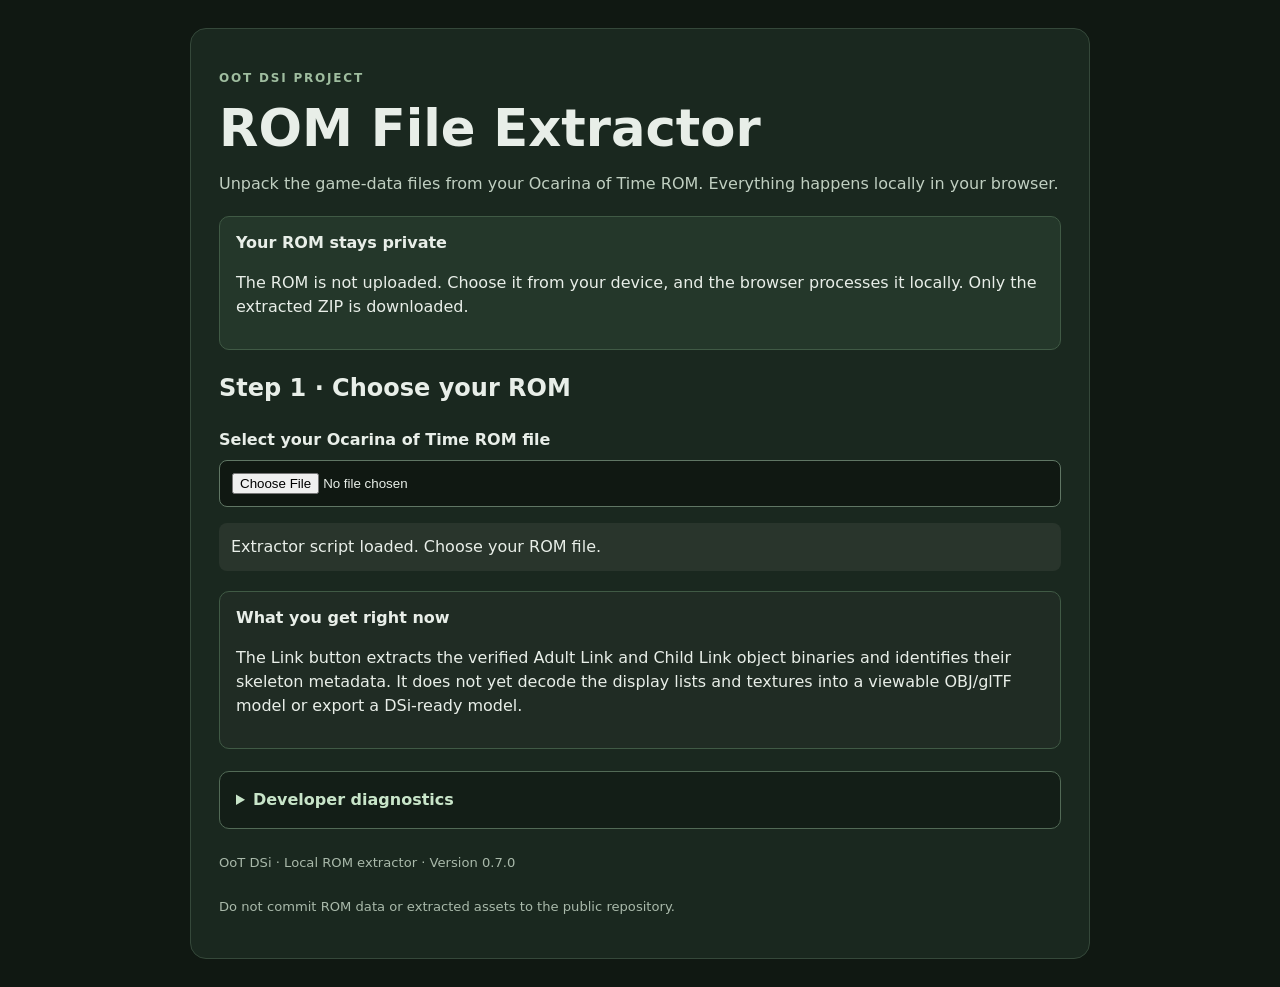
==== commit 613cfbab: "Bump ROM tool version to 0.7.0" ====
--- a/rom-tool/index.html
+++ b/rom-tool/index.html
@@ -1,5 +1,5 @@
 <!doctype html>
-<html lang="en"><head><meta charset="utf-8"><meta name="viewport" content="width=device-width,initial-scale=1"><meta name="theme-color" content="#17251d"><title>OoT DSi — ROM Extractor</title><link rel="stylesheet" href="style.css?v=0.6.0"></head>
+<html lang="en"><head><meta charset="utf-8"><meta name="viewport" content="width=device-width,initial-scale=1"><meta name="theme-color" content="#17251d"><title>OoT DSi — ROM Extractor</title><link rel="stylesheet" href="style.css?v=0.7.0"></head>
 <body><main class="panel"><p class="eyebrow">OOT DSI PROJECT</p><h1>ROM File Extractor</h1>
 <p class="intro">Unpack the game-data files from your Ocarina of Time ROM. Everything happens locally in your browser.</p>
 <section class="notice"><strong>Your ROM stays private</strong><p>The ROM is not uploaded. Choose it from your device, and the browser processes it locally. Only the extracted ZIP is downloaded.</p></section>
@@ -13,5 +13,5 @@
 <details class="dev-panel"><summary>Developer diagnostics</summary><p class="dev-note">Technical status and logs for troubleshooting.</p><div class="dev-grid">
 <div><span class="dev-state implemented" id="dev-js">Implemented</span><strong>Page JavaScript</strong><small id="dev-js-detail">Waiting for script startup.</small></div><div><span class="dev-state pending" id="dev-rom">Not checked</span><strong>ROM selection + checksum</strong><small id="dev-rom-detail">Waiting for a ROM file.</small></div><div><span class="dev-state pending" id="dev-dma">Not validated</span><strong>DMA table scanner</strong><small id="dev-dma-detail">Scanner is implemented; needs a successful ROM parse.</small></div></div>
 <p class="dev-log" id="dev-log" aria-live="polite">Diagnostic: page is loading.</p><div class="console-head"><strong>Runtime log</strong><button type="button" id="clear-console">Clear</button></div><div id="dev-console" class="dev-console" role="log" aria-live="polite"><div class="console-line info">[BOOT] Waiting for extractor script…</div></div></details>
-<p class="foot">OoT DSi · Local ROM extractor · Version 0.6.0</p><p class="foot">Do not commit ROM data or extracted assets to the public repository.</p></main>
-<script>window.addEventListener("error",function(e){var s=document.getElementById("status");if(s)s.textContent="Page error: "+(e.message||"script failed");},true);</script><script src="app.js?v=0.6.0" onerror="document.getElementById('status').textContent='Could not load app.js.'"></script></body></html>+<p class="foot">OoT DSi · Local ROM extractor · Version 0.7.0</p><p class="foot">Do not commit ROM data or extracted assets to the public repository.</p></main>
+<script>window.addEventListener("error",function(e){var s=document.getElementById("status");if(s)s.textContent="Page error: "+(e.message||"script failed");},true);</script><script src="app.js?v=0.7.0" onerror="document.getElementById('status').textContent='Could not load app.js.'"></script></body></html>
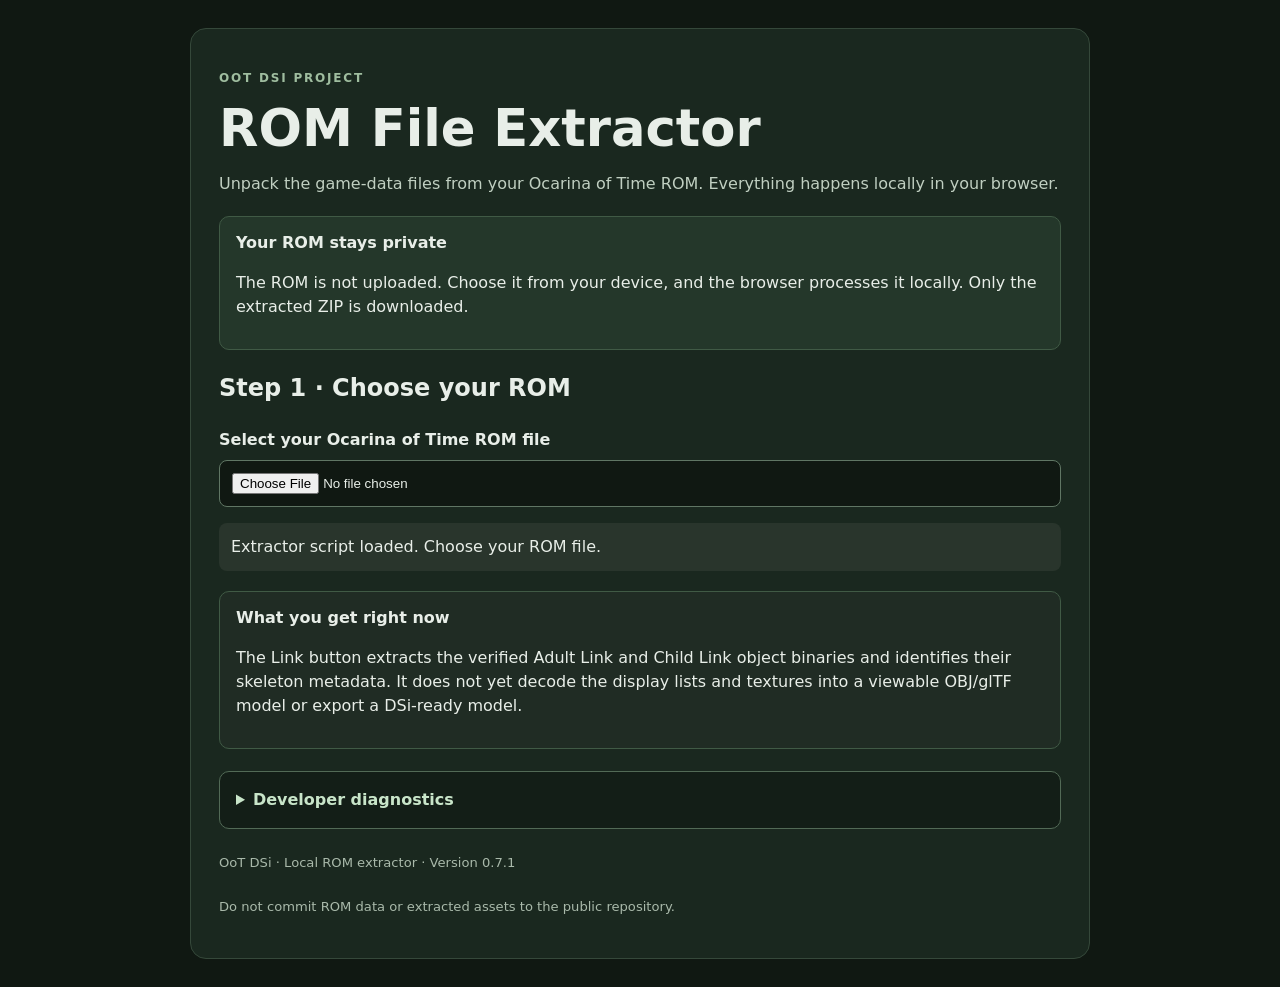
==== commit 1b259a65: "Bump ROM extractor to 0.7.1" ====
--- a/rom-tool/index.html
+++ b/rom-tool/index.html
@@ -1,5 +1,5 @@
 <!doctype html>
-<html lang="en"><head><meta charset="utf-8"><meta name="viewport" content="width=device-width,initial-scale=1"><meta name="theme-color" content="#17251d"><title>OoT DSi — ROM Extractor</title><link rel="stylesheet" href="style.css?v=0.7.0"></head>
+<html lang="en"><head><meta charset="utf-8"><meta name="viewport" content="width=device-width,initial-scale=1"><meta name="theme-color" content="#17251d"><title>OoT DSi — ROM Extractor</title><link rel="stylesheet" href="style.css?v=0.7.1"></head>
 <body><main class="panel"><p class="eyebrow">OOT DSI PROJECT</p><h1>ROM File Extractor</h1>
 <p class="intro">Unpack the game-data files from your Ocarina of Time ROM. Everything happens locally in your browser.</p>
 <section class="notice"><strong>Your ROM stays private</strong><p>The ROM is not uploaded. Choose it from your device, and the browser processes it locally. Only the extracted ZIP is downloaded.</p></section>
@@ -7,11 +7,11 @@
 <div id="status" class="status" role="status" aria-live="polite">Loading extractor…</div>
 <section id="details" class="details" hidden><h2>ROM check</h2><dl><dt>File</dt><dd id="filename"></dd><dt>Size</dt><dd id="filesize"></dd><dt>Format</dt><dd id="format"></dd><dt>MD5</dt><dd id="md5"></dd><dt>Version</dt><dd id="version"></dd><dt>DMA table</dt><dd id="dma-location"></dd><dt>Files found</dt><dd id="file-count"></dd></dl></section>
 <section id="browser" class="details" hidden><h2>Step 2 · Download your files</h2><p class="intro">You usually only need the large ZIP button. It collects every file found in the ROM and decompresses compressed entries automatically.</p>
-<div class="download-box"><button type="button" id="extract-link" disabled>Extract Adult + Child Link assets</button><p>This finds the actual Link object entries, verifies them against the object table, and downloads the original object files with a report of the skeleton and limb-table locations. These are source assets, not a finished 3D model yet.</p></div><div class="download-box"><button type="button" id="extract-all" disabled>Download all files as ZIP</button><p>Optional: download every numbered game-data file from the ROM.</p></div>
+<div class="download-box"><button type="button" id="extract-link" disabled>Extract Adult + Child Link assets</button><p>This finds the actual Link object entries, matches them to the verified NTSC 1.2 DMA file ranges, and downloads the original object files with a report of the skeleton and limb-table locations. These are source assets, not a finished 3D model yet.</p></div><div class="download-box"><button type="button" id="extract-all" disabled>Download all files as ZIP</button><p>Optional: download every numbered game-data file from the ROM.</p></div>
 <details class="advanced"><summary>Advanced · Browse individual files</summary><label for="filter">Filter by file number or address</label><input id="filter" type="search" placeholder="Example: 27 or 0x00A87000"><div class="table-wrap"><table><thead><tr><th>#</th><th>VROM start</th><th>Size</th><th>Storage</th><th>Action</th></tr></thead><tbody id="files"></tbody></table></div></details></section>
 <section class="notice muted"><strong>What you get right now</strong><p>The Link button extracts the verified Adult Link and Child Link object binaries and identifies their skeleton metadata. It does not yet decode the display lists and textures into a viewable OBJ/glTF model or export a DSi-ready model.</p></section>
 <details class="dev-panel"><summary>Developer diagnostics</summary><p class="dev-note">Technical status and logs for troubleshooting.</p><div class="dev-grid">
 <div><span class="dev-state implemented" id="dev-js">Implemented</span><strong>Page JavaScript</strong><small id="dev-js-detail">Waiting for script startup.</small></div><div><span class="dev-state pending" id="dev-rom">Not checked</span><strong>ROM selection + checksum</strong><small id="dev-rom-detail">Waiting for a ROM file.</small></div><div><span class="dev-state pending" id="dev-dma">Not validated</span><strong>DMA table scanner</strong><small id="dev-dma-detail">Scanner is implemented; needs a successful ROM parse.</small></div></div>
 <p class="dev-log" id="dev-log" aria-live="polite">Diagnostic: page is loading.</p><div class="console-head"><strong>Runtime log</strong><button type="button" id="clear-console">Clear</button></div><div id="dev-console" class="dev-console" role="log" aria-live="polite"><div class="console-line info">[BOOT] Waiting for extractor script…</div></div></details>
-<p class="foot">OoT DSi · Local ROM extractor · Version 0.7.0</p><p class="foot">Do not commit ROM data or extracted assets to the public repository.</p></main>
-<script>window.addEventListener("error",function(e){var s=document.getElementById("status");if(s)s.textContent="Page error: "+(e.message||"script failed");},true);</script><script src="app.js?v=0.7.0" onerror="document.getElementById('status').textContent='Could not load app.js.'"></script></body></html>+<p class="foot">OoT DSi · Local ROM extractor · Version 0.7.1</p><p class="foot">Do not commit ROM data or extracted assets to the public repository.</p></main>
+<script>window.addEventListener("error",function(e){var s=document.getElementById("status");if(s)s.textContent="Page error: "+(e.message||"script failed");},true);</script><script src="app.js?v=0.7.1" onerror="document.getElementById('status').textContent='Could not load app.js.'"></script></body></html>
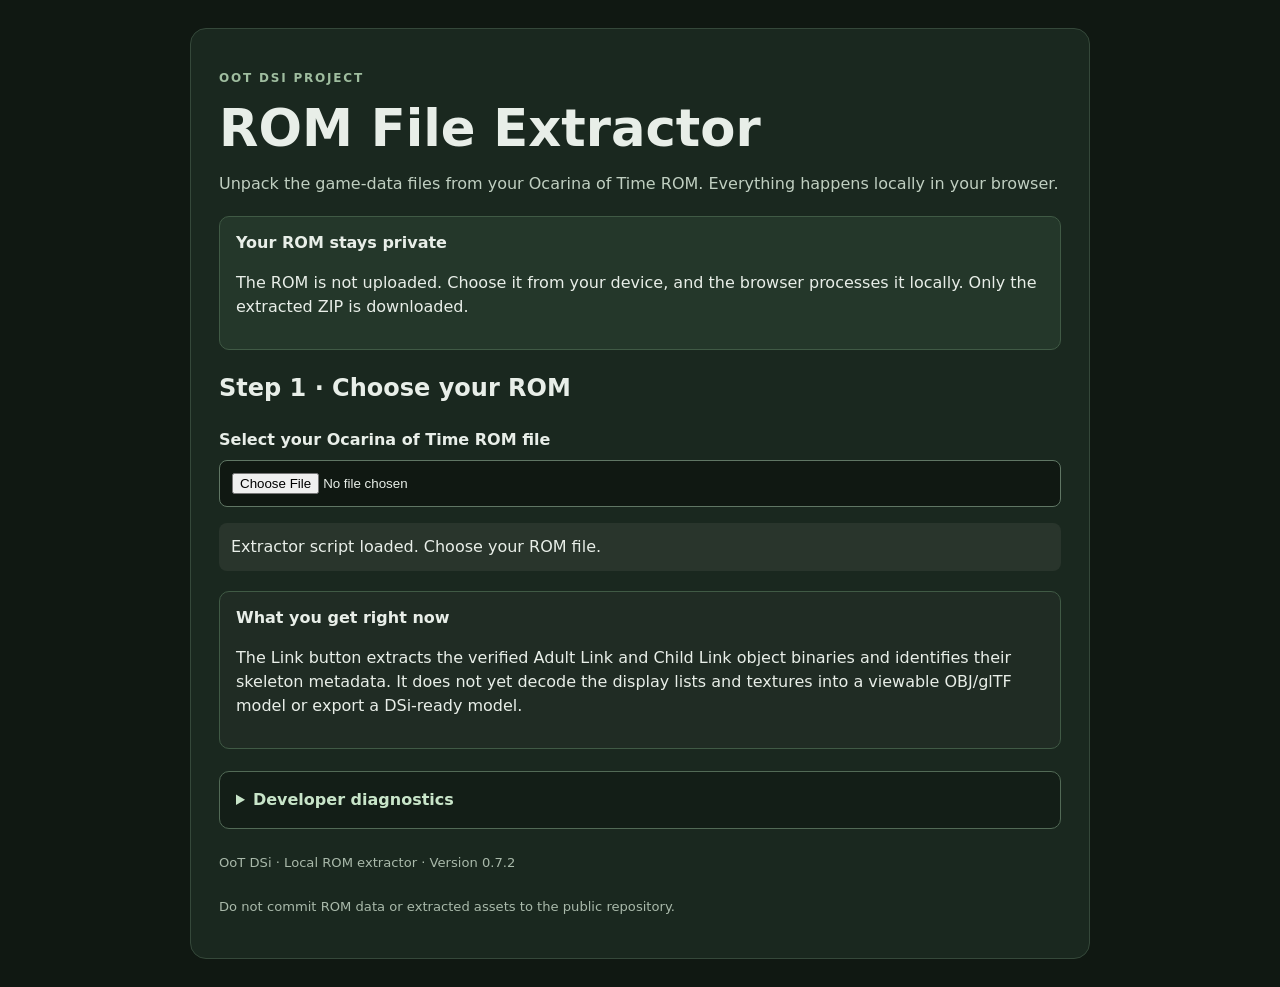
==== commit b6b9346d: "Link to the new model decoder and bump version" ====
--- a/rom-tool/index.html
+++ b/rom-tool/index.html
@@ -1,5 +1,5 @@
 <!doctype html>
-<html lang="en"><head><meta charset="utf-8"><meta name="viewport" content="width=device-width,initial-scale=1"><meta name="theme-color" content="#17251d"><title>OoT DSi — ROM Extractor</title><link rel="stylesheet" href="style.css?v=0.7.1"></head>
+<html lang="en"><head><meta charset="utf-8"><meta name="viewport" content="width=device-width,initial-scale=1"><meta name="theme-color" content="#17251d"><title>OoT DSi — ROM Extractor</title><link rel="stylesheet" href="style.css?v=0.7.2"></head>
 <body><main class="panel"><p class="eyebrow">OOT DSI PROJECT</p><h1>ROM File Extractor</h1>
 <p class="intro">Unpack the game-data files from your Ocarina of Time ROM. Everything happens locally in your browser.</p>
 <section class="notice"><strong>Your ROM stays private</strong><p>The ROM is not uploaded. Choose it from your device, and the browser processes it locally. Only the extracted ZIP is downloaded.</p></section>
@@ -7,11 +7,11 @@
 <div id="status" class="status" role="status" aria-live="polite">Loading extractor…</div>
 <section id="details" class="details" hidden><h2>ROM check</h2><dl><dt>File</dt><dd id="filename"></dd><dt>Size</dt><dd id="filesize"></dd><dt>Format</dt><dd id="format"></dd><dt>MD5</dt><dd id="md5"></dd><dt>Version</dt><dd id="version"></dd><dt>DMA table</dt><dd id="dma-location"></dd><dt>Files found</dt><dd id="file-count"></dd></dl></section>
 <section id="browser" class="details" hidden><h2>Step 2 · Download your files</h2><p class="intro">You usually only need the large ZIP button. It collects every file found in the ROM and decompresses compressed entries automatically.</p>
-<div class="download-box"><button type="button" id="extract-link" disabled>Extract Adult + Child Link assets</button><p>This finds the actual Link object entries, matches them to the verified NTSC 1.2 DMA file ranges, and downloads the original object files with a report of the skeleton and limb-table locations. These are source assets, not a finished 3D model yet.</p></div><div class="download-box"><button type="button" id="extract-all" disabled>Download all files as ZIP</button><p>Optional: download every numbered game-data file from the ROM.</p></div>
+<div class="download-box"><button type="button" id="extract-link" disabled>Extract Adult + Child Link assets</button><p>This finds the actual Link object entries, matches them to the verified NTSC 1.2 DMA file ranges, and downloads the original object files with a report of the skeleton and limb-table locations. These are source assets, not a finished 3D model yet.</p></div><p><a href="model-decoder/">Open the Link Model Decoder →</a> (use the ZIP from the Link extraction button above)</p><div class="download-box"><button type="button" id="extract-all" disabled>Download all files as ZIP</button><p>Optional: download every numbered game-data file from the ROM.</p></div>
 <details class="advanced"><summary>Advanced · Browse individual files</summary><label for="filter">Filter by file number or address</label><input id="filter" type="search" placeholder="Example: 27 or 0x00A87000"><div class="table-wrap"><table><thead><tr><th>#</th><th>VROM start</th><th>Size</th><th>Storage</th><th>Action</th></tr></thead><tbody id="files"></tbody></table></div></details></section>
 <section class="notice muted"><strong>What you get right now</strong><p>The Link button extracts the verified Adult Link and Child Link object binaries and identifies their skeleton metadata. It does not yet decode the display lists and textures into a viewable OBJ/glTF model or export a DSi-ready model.</p></section>
 <details class="dev-panel"><summary>Developer diagnostics</summary><p class="dev-note">Technical status and logs for troubleshooting.</p><div class="dev-grid">
 <div><span class="dev-state implemented" id="dev-js">Implemented</span><strong>Page JavaScript</strong><small id="dev-js-detail">Waiting for script startup.</small></div><div><span class="dev-state pending" id="dev-rom">Not checked</span><strong>ROM selection + checksum</strong><small id="dev-rom-detail">Waiting for a ROM file.</small></div><div><span class="dev-state pending" id="dev-dma">Not validated</span><strong>DMA table scanner</strong><small id="dev-dma-detail">Scanner is implemented; needs a successful ROM parse.</small></div></div>
 <p class="dev-log" id="dev-log" aria-live="polite">Diagnostic: page is loading.</p><div class="console-head"><strong>Runtime log</strong><button type="button" id="clear-console">Clear</button></div><div id="dev-console" class="dev-console" role="log" aria-live="polite"><div class="console-line info">[BOOT] Waiting for extractor script…</div></div></details>
-<p class="foot">OoT DSi · Local ROM extractor · Version 0.7.1</p><p class="foot">Do not commit ROM data or extracted assets to the public repository.</p></main>
-<script>window.addEventListener("error",function(e){var s=document.getElementById("status");if(s)s.textContent="Page error: "+(e.message||"script failed");},true);</script><script src="app.js?v=0.7.1" onerror="document.getElementById('status').textContent='Could not load app.js.'"></script></body></html>+<p class="foot">OoT DSi · Local ROM extractor · Version 0.7.2</p><p class="foot">Do not commit ROM data or extracted assets to the public repository.</p></main>
+<script>window.addEventListener("error",function(e){var s=document.getElementById("status");if(s)s.textContent="Page error: "+(e.message||"script failed");},true);</script><script src="app.js?v=0.7.2" onerror="document.getElementById('status').textContent='Could not load app.js.'"></script></body></html>
